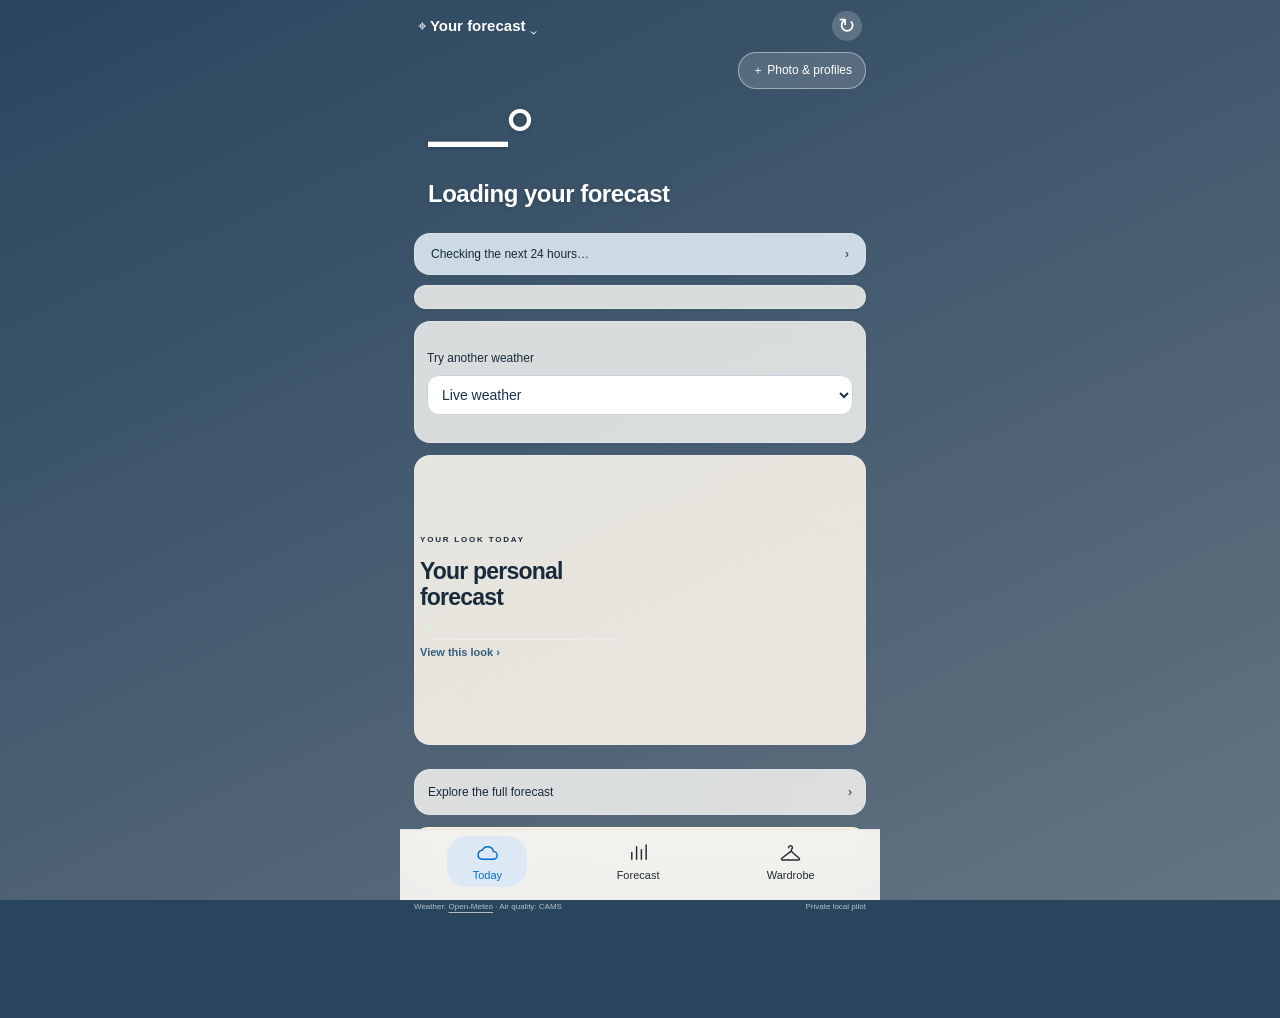
==== templates/wardrobe.html @ 86392acc "Save WeatherAvatar with live weather, photographic wardrobe and reviewed outfit repairs" ====
<!doctype html><html lang="en"><head><meta charset="utf-8"><meta name="viewport" content="width=device-width,initial-scale=1,viewport-fit=cover"><meta name="csrf-token" content="{{ csrf }}"><meta name="theme-color" content="#203c61"><title>WeatherAvatar</title><link rel="stylesheet" href="/static/css/wardrobe.css?v=weather-test-1"><link rel="stylesheet" href="/static/css/weather-scenes.css?v=1"><script type="module" src="/static/js/wardrobe.mjs?v=weather-test-1"></script></head><body>
<header><button id="location-button" class="location">⌖ <span id="city-label">Your forecast</span> ⌄</button><button id="refresh" aria-label="Refresh weather">↻</button></header>
<main><button id="try-photo" class="photo-entry">＋ Photo & profiles</button><section id="onboarding" hidden class="panel"><p class="eyebrow">WEATHER, MADE PERSONAL</p><h1>Your day.<br>Already dressed.</h1><p>See the forecast and yourself in the right outfit. Add a photo, approve your avatar once, and build your saved wardrobe.</p><label>Add a selfie or photo<input id="selfie" type="file" accept="image/jpeg,image/png,image/webp"></label><p class="fine">Your photo goes to FASHN when you create an avatar. One portrait uses 3 API credits (about $0.225).</p><button id="create-avatar" class="primary">Create my avatar</button><img id="candidate" class="full-look" hidden alt="Avatar preview"><div class="actions"><button id="reject-avatar" hidden>Try another</button><button id="approve-avatar" hidden class="primary">That’s me</button></div></section>
<section id="today-page" class="page"><section class="conditions"><p id="date-label"></p><div id="temperature">—°</div><h1 id="condition">Loading your forecast</h1><p id="high-low"></p></section><button id="rain-summary" class="panel rain-summary">Checking the next 24 hours… <span>›</span></button><section class="panel hourly-panel"><div class="section-heading"><h2>Hourly forecast</h2><button id="see-forecast">24 hours ›</button></div><div id="today-hours" class="hours"></div></section><section class="panel weather-preview-controls"><label>Try another weather<select id="weather-preview"><option value="">Live weather</option><option value="cold">Cold & dry</option><option value="coldrain">Cold, rain or snow</option><option value="mild">Cool or breezy</option><option value="rain">Rain & wind</option><option value="sun">Warm & dry</option><option value="warmrain">Warm & rainy</option></select></label><p id="weather-preview-note" class="fine"></p></section><section id="outfit-reference" class="panel outfit-reference" hidden><img id="outfit-reference-image" alt="Selected outfit reference"><div><small>YOUR SELECTED CLOTHES</small><strong id="outfit-reference-name"></strong><p>Compare these clothes with your avatar below.</p></div></section><section id="today-look" class="panel outfit-hero"><img id="today-avatar" alt="Your saved weather outfit" hidden><div><p class="eyebrow">YOUR LOOK TODAY</p><h2 id="outfit-advice">Your personal forecast</h2><p id="outfit-reason"></p><span id="saved-badge" class="badge"></span><button id="today-piece" class="today-piece" aria-label="See the clothes in this saved look" hidden><img id="today-piece-image" alt="Layer as worn in your saved look"><span>In this look ›</span></button><button id="open-look" class="primary">View this look ›</button></div></section><div class="weather-generation"><button id="create-weather-look" hidden class="primary">Create this weather look</button><p id="generation-price" class="fine" hidden>Max + clothing checks · 3 credits, up to 9 with repairs. Saved matches are free. Checks use OpenAI separately.</p></div><button id="another-weather-look" class="subtle" hidden>Another selected look · up to 3 credits</button><div id="today-metrics" class="metrics"></div><button id="more-weather" class="panel wide">Explore the full forecast <span>›</span></button></section>
<section id="forecast-page" class="page" hidden><h1>The week ahead</h1><p class="page-subtitle">Plan your day, down to the hour.</p><section class="panel"><div class="forecast-segment"><button id="forecast-overview" aria-pressed="true">Hourly</button><button id="forecast-details" aria-pressed="false">Details</button></div><div id="temperature-chart" aria-label="Hourly temperature trend"></div><div id="forecast-hours" class="hours"></div></section><section class="panel"><h2>7-day forecast</h2><div id="week"></div></section><div id="all-metrics" class="metrics"></div><section class="panel sun-times"><div><span>Sunrise</span><strong id="sunrise">—</strong></div><div><span>Sunset</span><strong id="sunset">—</strong></div></section><button id="open-radar" class="panel wide">Rain & radar <span>›</span></button><p id="weather-updated" class="attribution"></p></section>
<section id="rain-page" class="page" hidden><button class="back" id="rain-back">‹ Forecast</button><div class="rain-current"><strong id="rain-temperature">—°</strong><h1 id="rain-condition">Rain & radar</h1><p id="rain-feels"></p></div><p id="rain-explanation" class="page-subtitle"></p><section class="panel"><h2>Next 2 hours</h2><p class="fine">Forecast precipitation · 15-minute intervals</p><div id="rain-bars" class="rain-bars"></div><p id="rain-empty" class="fine"></p></section><section class="panel radar-panel"><div class="section-heading"><h2>Precipitation radar</h2><button id="radar-play" disabled>Play</button></div><div class="radar-map"><img id="radar-image" hidden alt="Latest precipitation radar centered on your location"><span id="radar-pin" hidden>⌖</span><p id="radar-status">Loading recent radar…</p></div><div class="radar-control"><input id="radar-slider" type="range" min="0" max="3" value="3" disabled aria-label="Radar frame"><span id="radar-time"></span></div><p class="fine">Recent observations, not a prediction. Unshaded areas may have no rain or no coverage.</p><p class="fine"><a href="https://www.rainviewer.com/">RainViewer</a> · Map © <a href="https://www.openstreetmap.org/copyright">OpenStreetMap contributors</a></p></section><div id="rain-metrics" class="metrics"></div><button id="rain-look" class="panel rain-look" hidden><img id="rain-look-image" alt="Your saved rain outfit"><span><small>YOUR RAIN-READY LOOK</small><strong>Ready for wet weather</strong><span>View your saved outfit ›</span></span></button></section>
<section id="wardrobe-page" class="page" hidden><h1>Your weather wardrobe</h1><p class="page-subtitle">Your looks. Already put together.</p><p id="wardrobe-weather" class="wardrobe-weather"></p><div class="tabs" id="look-filters"></div><div id="look-grid" class="look-grid"></div><section id="drafts-panel" class="panel" hidden><h2>Your previews</h2><p class="fine">Review before saving. Your existing looks are unchanged.</p><div id="drafts" class="look-grid"></div></section><section class="panel"><div class="section-heading"><h2>Garment photographs</h2><button id="add-garment">Add photo +</button></div><p class="fine">Real product photos for image-based try-on. Select a saved look to try a piece on.</p><div id="garment-library" class="product-grid"></div></section><button id="edit-weather-wardrobe" class="primary">Choose outfits for my weather</button><button id="view-original" class="subtle">View your approved original</button></section>
<section id="detail-page" class="page" hidden><button id="detail-back" class="back">‹ My looks</button><div class="section-heading"><h1 id="detail-title">Your look</h1><span id="detail-badge" class="badge">Saved</span></div><img id="detail-image" class="full-look" alt="Full saved outfit"><section class="panel"><h2>In this look</h2><p class="fine" id="detail-note">Photographic details from this saved look. No substitute illustrations.</p><div id="detail-pieces" class="product-grid"></div></section><div class="actions"><button id="change-piece">Change a piece</button><button id="wear-look" class="primary">Wear this look</button></div></section>
<section id="change-page" class="page" hidden><button id="change-back" class="back">‹ Your look</button><h1>Change a piece</h1><p class="page-subtitle">Use a garment photograph. Keep your original.</p><img id="change-image" class="full-look" alt="Outfit preview"><p id="preview-badge" class="badge">Choose a garment below</p><div class="panel"><h2>Choose a real garment</h2><div id="change-products" class="product-grid"></div><button id="upload-another" class="subtle">Add your own garment photo +</button></div><p class="fine">FASHN uses the garment photo and your saved look. AI previews can vary in fit and detail; check the result before saving.</p><div class="actions"><button id="cancel-preview">Cancel</button><button id="try-on" class="primary">Preview · 3 credits</button><button id="save-preview" class="primary" hidden>Save as new look</button></div></section>
<section id="settings-page" class="page" hidden><button id="settings-back" class="back">‹ Today</button><h1>Your location</h1><section class="panel"><label>Search city<input id="city-search" placeholder="New York" autocomplete="off"></label><button id="search-city" class="primary">Search</button><div id="city-results"></div><button id="locate" class="subtle">Use my location</button><p id="location-status" class="fine"></p><p class="fine">Approximate coordinates are sent to the weather providers. Your photo is never sent with weather requests.</p></section><section class="panel"><h2>Generation preferences</h2><label class="check"><input id="auto-create" type="checkbox"> Create missing weather looks automatically</label><p class="fine">Each new look uses 3 FASHN credits, within the local allowance. Saved looks are always reused first.</p><button id="save-options" class="primary">Save preference</button></section></section>
<section id="upload-page" class="page" hidden><button id="upload-back" class="back">‹ Wardrobe</button><h1>Add a garment</h1><section class="panel"><p>Use a clear product photograph or a photo of your own clothes. Show one garment against a plain background.</p><label>Name<input id="garment-name" placeholder="My olive overshirt" maxlength="80"></label><label>Type<select id="garment-category"><option value="outfit">Complete outfit</option><option value="top">Top or layer</option><option value="bottom">Trousers</option><option value="shoes">Shoes</option></select></label><label>Garment photo<input id="garment-file" type="file" accept="image/jpeg,image/png,image/webp"></label><button id="save-garment" class="primary">Save garment photo</button><p class="fine">Stored privately on this Mac. Sent to FASHN only when you request a try-on.</p></section></section>
<section id="setup-page" class="page" hidden><p class="eyebrow">STEP 2 OF 2 · YOUR WEATHER WARDROBE</p><h1>What do you like to wear?</h1><p class="page-subtitle">Choose every look you would wear. Mix styles and select several favorites for each weather type.</p><div id="setup-avatar" class="setup-avatar"></div><div id="setup-weather-tabs" class="tabs"></div><div class="section-heading"><h2 id="setup-weather-title"></h2><span id="setup-count" class="badge"></span></div><p id="setup-weather-note" class="fine"></p><div id="setup-style-tabs" class="tabs" aria-label="Filter outfit styles"></div><div id="setup-choices" class="look-grid"></div><button id="setup-upload" class="subtle">＋ Add an outfit photo</button><p class="fine">These photographs are clothing references. The person in a reference is never used as your avatar. You can add a photograph of your own complete outfit.</p><div class="panel"><h2>Your selections</h2><div id="setup-summary"></div><p id="setup-cost" class="fine">Saved matches are free. Creating today’s missing outfit uses 3 FASHN credits. Selecting more favorites is free. We create only today’s missing look; use Another selected look for variety.</p><button id="finish-setup" class="primary">Save & show weather · up to 3 credits</button></div></section><section id="photo-preview-page" class="page" hidden><button id="photo-preview-back" class="back">‹ Today</button><p class="eyebrow">STEP 1 OF 2 · YOUR AVATAR</p><h1 id="photo-heading">Create your avatar</h1><p id="photo-intro" class="page-subtitle">Take a selfie, approve your avatar, then choose your outfits. We’ll match your saved wardrobe to the live forecast.</p><section class="panel"><label>Choose a selfie or photo<input id="preview-photo" type="file" accept="image/jpeg,image/png,image/webp"><button id="take-selfie" class="subtle" type="button">Take a selfie</button><input id="camera-photo" type="file" accept="image/*" capture="user" hidden></label><img id="preview-source" class="full-look" alt="Selected photo" hidden><p class="fine">Use a clear, well-lit photo facing the camera. The avatar will follow the person in this photo.</p><p class="fine">Generate sends this photo to FASHN and uses 3 API credits (about $0.225).</p><button id="generate-photo-preview" class="primary" disabled>Generate avatar preview · 3 credits</button><p id="photo-preview-status" role="status" class="fine"></p><img id="new-avatar-preview" class="full-look" alt="New avatar preview" hidden><div id="avatar-approval" hidden><label>Name this profile<input id="avatar-profile-name" placeholder="e.g. My profile" maxlength="60"></label><div class="actions"><button id="redo-preview">Try a different photo</button><button id="use-preview" class="primary">Looks good · Continue</button></div><p class="fine">Your previous profile and wardrobe stay saved. You can switch back anytime.</p></div></section><section class="panel"><h2>Your profiles</h2><div id="avatar-profiles" class="look-grid"></div></section><section class="panel"><h2>Previous avatar previews</h2><div id="avatar-preview-list" class="look-grid"></div></section></section><p id="status" role="status" aria-live="polite"></p><p id="weather-error" role="alert" hidden></p><footer><span>Weather: <a href="https://open-meteo.com/">Open-Meteo</a> · Air quality: CAMS</span><span>Private local pilot</span></footer></main><nav class="bottom-nav"><button data-page="today" aria-current="page">☁︎<span>Today</span></button><button data-page="forecast">▥<span>Forecast</span></button><button data-page="wardrobe">♧<span>Wardrobe</span></button></nav></body></html>
---- static/css/wardrobe.css ----
:root{font-family:-apple-system,BlinkMacSystemFont,'Helvetica Neue',sans-serif;color:#152536;background:#24466c;font-synthesis:none}*{box-sizing:border-box}body{margin:0;min-height:100vh;padding-bottom:100px;background:radial-gradient(ellipse at 95% 4%,#b9ccda60,transparent 36%),radial-gradient(ellipse at 0% 28%,#9cafc64a,transparent 28%),linear-gradient(155deg,#54799d,#284c73 40%,#142b4d);background-attachment:fixed;color:#fff}body.night{background:radial-gradient(ellipse at 90% 5%,#7587aa4a,transparent 36%),linear-gradient(150deg,#334764,#14243f 60%,#0e1a30);background-attachment:fixed}body.rainy{background:radial-gradient(ellipse at 15% 10%,#acbfc648,transparent 40%),linear-gradient(150deg,#596f7f,#283f54 55%,#182b42);background-attachment:fixed}body.wardrobe-mode{background:#f4f3f0;color:#172839}button,input,select{font:inherit}button{cursor:pointer;color:inherit;border:0;background:transparent;touch-action:manipulation;-webkit-tap-highlight-color:transparent}button:disabled{opacity:.5;cursor:default}a{color:inherit;text-underline-offset:3px}header{max-width:900px;margin:auto;padding:20px 22px 5px;display:flex;align-items:center;justify-content:space-between}header button{min-height:40px;font-size:16px}header #refresh{font-size:25px;min-width:40px}.location{text-align:left;font-weight:600;padding:0}main{max-width:900px;margin:auto;padding:12px 20px 20px}.page>h1{font-size:30px;letter-spacing:-.9px;font-weight:650;margin:18px 0 8px}.page-subtitle{font-size:13px;opacity:.78;margin:0 0 22px;line-height:1.6}.conditions{padding:4px 10px 16px}.conditions>p:first-child{font-size:12px;opacity:.85;margin:8px 0 0}#temperature{font-size:86px;font-weight:300;letter-spacing:-5px;line-height:1.05;margin-top:8px}.conditions h1{font-size:24px;font-weight:550;margin:3px 0 6px}.conditions>p:last-child{font-size:13px;opacity:.9;margin:0}.panel{background:#f6f7f4ed;color:#182b3c;border:1px solid #ffffff4d;border-radius:18px;padding:17px;margin:12px 0;box-shadow:0 3px 14px #10243c0a;backdrop-filter:blur(18px)}h2{font-size:15px;letter-spacing:-.2px;margin:0 0 12px;font-weight:650}.section-heading{display:flex;align-items:center;justify-content:space-between;gap:10px;margin-bottom:8px}.section-heading h2{margin:0}.section-heading button{font-size:11px;color:#326aa0;min-height:30px}.section-heading h1{font-size:24px;letter-spacing:-.7px}.rain-summary,.wide{display:flex;justify-content:space-between;align-items:center;gap:10px;width:100%;text-align:left;font-size:12px;line-height:1.5;padding:14px 17px}.hours{display:flex;gap:22px;overflow-x:auto;scrollbar-width:none;padding:8px 0 0}.hour{display:grid;min-width:45px;justify-items:center;gap:9px;font-size:11px;white-space:nowrap}.hour b{font-size:15px}.weather-icon{font-size:22px;font-weight:400;line-height:1.15;color:#487ca6}.rain-chance{color:#357ac0;font-size:10px}.outfit-hero{display:grid;grid-template-columns:46% 1fr;padding:12px;gap:16px;align-items:center;background:#f3eee6}.outfit-hero>img{height:300px;width:100%;object-fit:contain;border-radius:10px;background:#e5e0d9;mix-blend-mode:multiply}.outfit-hero h2{font-size:23px;letter-spacing:-.8px;line-height:1.12;margin-bottom:10px}.outfit-hero p:not(.eyebrow){font-size:11px;line-height:1.6;color:#5d686b;margin:8px 0}.eyebrow{font-size:8px;letter-spacing:1.6px;font-weight:700;margin:0 0 12px}.badge{display:inline-block;background:#e1ebf3;color:#386288;border-radius:20px;padding:6px 10px;font-size:10px;line-height:1.4}.outfit-hero .badge{background:#dde8d9;color:#456545;font-size:9px;padding:6px 8px}.primary{background:#4d84b5;color:white;font-weight:600;border-radius:14px;padding:15px 18px;min-height:48px;font-size:13px;box-shadow:inset 0 1px 0 #ffffff40}.outfit-hero .primary{margin-top:12px;width:100%;padding:11px 9px;min-height:42px;font-size:11px}.metrics{display:grid;grid-template-columns:repeat(2,minmax(0,1fr));gap:10px;margin:12px 0}.metric{margin:0;padding:16px;min-height:105px}.metric>span{display:block;font-size:11px;color:#4c6377;margin-bottom:8px}.metric strong{display:block;font-size:25px;letter-spacing:-.8px;font-weight:550}.metric small{display:block;font-size:10px;color:#697b89;line-height:1.5;margin-top:6px}.day-row{display:grid;grid-template-columns:42px 23px 31px 25px 1fr 28px;align-items:center;gap:8px;padding:13px 0;border-bottom:1px solid #cbd5de7a;font-size:12px}.day-row:last-child{border:0}.day-row .weather-icon{font-size:19px}.temp-range{height:5px;background:#dae2e8;border-radius:6px;overflow:hidden}.temp-range i{display:block;height:5px;border-radius:6px;background:linear-gradient(90deg,#74aad5,#e1bd6e)}.sun-times{display:flex;justify-content:space-around;text-align:center}.sun-times span{display:block;font-size:11px;color:#6c7e8b;margin-bottom:10px}.sun-times strong{font-size:20px;font-weight:550}.fine{font-size:11px;line-height:1.6;color:#667987}.attribution{font-size:10px;opacity:.7;line-height:1.6}.back{display:block;font-size:14px;margin:6px 0 20px;padding:4px 0;min-height:34px}.rain-bars{display:flex;align-items:end;justify-content:space-between;gap:5px;min-height:120px;padding-top:15px}.rain-column{display:flex;flex:1;flex-direction:column;align-items:center;gap:6px}.rain-column i{display:block;width:80%;background:#559bd2;border-radius:4px 4px 0 0}.rain-column small{font-size:9px}.rain-column span{font-size:8px;white-space:nowrap}.radar-panel{padding:14px}.radar-map{position:relative;aspect-ratio:1.5;border-radius:12px;overflow:hidden;background:#dce6e9;display:grid;place-items:center}.radar-map img{position:absolute;inset:0;width:100%;height:100%;object-fit:cover}.radar-map p{font-size:12px;padding:20px;text-align:center}.radar-map>span{position:absolute;top:50%;left:50%;transform:translate(-50%,-50%);font-size:25px;color:#112a52;text-shadow:0 0 3px white}.radar-control{display:flex;flex-direction:column;gap:5px;margin-top:12px;font-size:10px}.radar-control input{width:100%;accent-color:#4d84b5}.radar-panel .fine{font-size:9px;margin-bottom:0}.bottom-nav{position:fixed;bottom:0;left:0;right:0;display:flex;justify-content:space-around;align-items:center;padding:9px 20px max(13px,env(safe-area-inset-bottom));background:#f3f4f3f2;color:#6d7880;z-index:30;border-top:1px solid #becdd750;backdrop-filter:blur(20px)}.bottom-nav button{display:grid;justify-items:center;gap:5px;min-width:78px;min-height:45px;border-radius:22px;font-size:22px;padding:4px 12px}.bottom-nav button span{font-size:10px}.bottom-nav button[aria-current=page]{background:#dce8f2;color:#28679d}footer{display:flex;justify-content:space-between;gap:16px;font-size:9px;opacity:.65;line-height:1.7;margin:24px 0 5px}#status:not(:empty),#weather-error:not([hidden]){background:#f8f2dd;color:#695729;font-size:12px;line-height:1.6;padding:15px;border-radius:14px}#status:empty{display:none}.tabs{display:flex;gap:8px;overflow:auto;scrollbar-width:none;margin:20px 0 15px}.tabs button{border:1px solid #d9dcde;border-radius:22px;padding:9px 15px;white-space:nowrap;font-size:12px}.tabs button[aria-pressed=true]{background:#c8dcf0;border-color:#c8dcf0;color:#234f77}.look-grid{display:grid;grid-template-columns:repeat(2,minmax(0,1fr));gap:11px;margin-bottom:24px}.look-card{padding:6px;background:#eae8e3;border:1.5px solid transparent;border-radius:16px;text-align:left;overflow:hidden}.look-card.recommended{border-color:#4f91d1}.look-card img{width:100%;height:245px;object-fit:contain;background:#e3dfd8;border-radius:10px;mix-blend-mode:multiply}.look-card strong{display:block;font-size:13px;margin:10px 5px 5px}.look-card small{display:block;font-size:9px;margin:0 5px 8px;color:#597789}.product-grid{display:grid;grid-template-columns:repeat(2,minmax(0,1fr));gap:10px}.product{display:block;min-width:0;text-align:left;background:#eae8e4;border:1.5px solid transparent;border-radius:12px;padding:6px;overflow:hidden}.product img{width:100%;height:160px;object-fit:contain;background:#e8e7e5;border-radius:8px}.product span{display:block;font-size:11px;margin:7px 4px 4px}.product small,.product a{display:block;font-size:9px;color:#667b87;margin:4px;line-height:1.5}.product[aria-pressed=true]{border-color:#438bce;background:#dfebf6}.full-look{display:block;width:100%;height:440px;object-fit:contain;border-radius:20px;background:#e6e1da;mix-blend-mode:multiply;margin:12px 0 16px}.actions{display:flex;gap:10px;margin:18px 0}.actions button{flex:1;min-height:48px;border-radius:14px;font-size:12px;background:#e0e1df}.actions .primary{background:#4d84b5}.subtle{display:block;width:100%;text-align:center;font-size:12px;color:#4e7390;padding:16px;min-height:48px}label{display:block;font-size:12px;line-height:1.6;margin:15px 0}input:not([type=checkbox],[type=range]),select{display:block;width:100%;padding:13px;border:1px solid #c8d2dc;border-radius:12px;background:#fff;color:#18334c;margin-top:6px;font-size:14px}input[type=file]{font-size:11px!important}label.check{display:flex;align-items:center;gap:10px}.check input{width:20px;height:20px;accent-color:#4d84b5}.city-result{display:block;background:#e7edf2;border-radius:10px;padding:14px;margin:8px 0;width:100%;text-align:left;font-size:13px}#settings-page .primary,#upload-page .primary{width:100%}#onboarding h1{font-size:36px;letter-spacing:-1px;line-height:1.05}#onboarding>p{line-height:1.6}#onboarding .full-look{height:360px}[hidden]{display:none!important}:focus-visible{outline:3px solid #6aade3;outline-offset:3px}@media(min-width:700px){main{padding:20px 32px}.conditions{padding:10px 20px 24px}#temperature{font-size:104px}.outfit-hero{grid-template-columns:45% 1fr;padding:25px;gap:36px}.outfit-hero>img{height:430px}.outfit-hero h2{font-size:34px}.outfit-hero p:not(.eyebrow){font-size:14px}.outfit-hero .primary{max-width:250px}.metrics{grid-template-columns:repeat(4,1fr)}.look-grid{grid-template-columns:repeat(3,1fr)}.look-card img{height:300px}.product-grid{grid-template-columns:repeat(3,1fr)}.full-look{height:550px}.bottom-nav{left:50%;right:auto;transform:translateX(-50%);width:500px;border-radius:25px 25px 0 0}.hours{gap:30px}.day-row{grid-template-columns:60px 35px 50px 40px 1fr 40px}.radar-map{aspect-ratio:1.8}}@media(prefers-reduced-motion:reduce){*{scroll-behavior:auto!important}}
#temperature-chart svg{display:block;width:100%;height:110px;margin:12px 0 6px;overflow:visible}#temperature-chart text{fill:#657787;font-size:10px}.chart-grid{stroke:#cad4df;stroke-width:.5;fill:none}.temperature-line{stroke:#4f8abf;stroke-width:2.5;fill:none;stroke-linecap:round;stroke-linejoin:round}#drafts{margin-bottom:0}

/* Approved photographic concept: compact native weather hierarchy. */
:root{background:#496f92}body{background:#496f92 url('/static/images/weather-sky.png') center top/cover fixed no-repeat;padding-bottom:82px}body::before{content:'';position:fixed;inset:0;background:linear-gradient(180deg,#183e6330 0%,#28456608 40%,#f0ede2d9 100%);pointer-events:none;z-index:-1}body.night{background:#36577b url('/static/images/weather-sky.png') center top/cover fixed no-repeat}body.night::before{background:linear-gradient(180deg,#142d4b55,#233f5b10 40%,#e9e7ded9)}body.rainy{background:#3c607b url('/static/images/weather-sky.png') center top/cover fixed no-repeat}body.rainy::before{background:linear-gradient(180deg,#29455599,#415c7580 40%,#d4d9d9d9)}body.wardrobe-mode{background:#f2f1ed}body.wardrobe-mode::before{display:none}header{padding:10px 18px 2px;max-width:480px}header button{min-height:32px;font-size:15px}header #refresh{width:30px;min-width:30px;height:30px;min-height:30px;border-radius:50%;font-size:21px;background:#ffffff30}main{max-width:480px;padding:8px 14px 18px}.conditions{padding:0 14px 10px}.conditions>p:first-child{font-size:13px;margin:4px 0 5px;opacity:1}#temperature{font-size:80px;line-height:.98;margin:8px 0 2px;letter-spacing:-4px}.conditions h1{font-size:24px;margin:3px 0 5px;letter-spacing:-.5px}.conditions>p:last-child{font-size:12px}.panel{border-radius:16px;padding:13px;margin:10px 0;background:#f4f4f0d9;border:1px solid #ffffff35;box-shadow:0 2px 5px #18344d08;backdrop-filter:blur(20px)}.rain-summary{font-size:12px;padding:11px 16px;min-height:42px;background:#e7f2fad9}.hourly-panel{padding:10px 10px 12px}.hourly-panel>.section-heading{display:none}.hours{gap:0;padding:0}.hour{flex:0 0 20%;min-width:60px;gap:9px;font-size:12px}.hour b{font-size:16px}.hour .rain-chance{font-size:11px}.weather-icon{width:25px;height:25px;display:inline-flex;align-items:center;justify-content:center;color:#4c606e}.weather-icon svg{width:100%;height:100%;stroke-width:1.5}.outfit-hero{grid-template-columns:47% 1fr;gap:10px;padding:9px 12px 9px 5px;min-height:290px;background:#f5f0e8eb;align-items:center}.outfit-hero>img{height:284px;border-radius:11px;background:transparent;width:100%;object-fit:contain}.outfit-hero h2{font-size:23px;line-height:1.13;letter-spacing:-.8px;margin-bottom:8px}.outfit-hero .eyebrow{font-size:8px;letter-spacing:1.8px;margin-bottom:14px}.outfit-hero p:not(.eyebrow){font-size:12px;line-height:1.4;margin:7px 0}.outfit-hero .badge{font-size:9px;padding:4px 7px;background:#e2e9dc}.outfit-hero #open-look{font-size:11px;border-radius:9px;background:transparent;color:#345e7f;padding:6px 0;margin:3px 0 0;min-height:26px;text-align:left}.today-piece{display:block;width:100%;margin-top:9px;border-radius:14px;background:#ded8cc94;overflow:hidden;padding:0}.today-piece img{display:block;width:100%;height:100px;object-fit:cover;object-position:center 40%;mix-blend-mode:multiply}.today-piece span{font-size:9px;display:block;padding:5px;color:#526270}.weather-generation{margin:4px 0 12px}.weather-generation .primary{font-size:11px;padding:10px 13px}.weather-generation .fine{font-size:10px;margin:5px 0;color:#fff}.metrics{gap:8px}.metric{padding:11px 14px;margin:0;min-height:70px}.metric>span{font-size:11px}.metric>strong{font-size:17px}.metric>small{font-size:9px}.bottom-nav{left:50%;right:auto;transform:translateX(-50%);width:min(100%,480px);padding:6px 16px max(13px,env(safe-area-inset-bottom));background:#f2f1eefa;border-top:1px solid #a4b3bb33;border-radius:0;gap:8px}.bottom-nav button{min-height:47px;padding:6px 18px;min-width:80px;gap:4px;font-size:21px;border-radius:20px;color:#202c33}.bottom-nav button span{font-size:11px}.bottom-nav button[aria-current=page]{background:#dce8f3;color:#006cce}.nav-icon{width:23px;height:23px;display:block;stroke-width:1.5}.page>h1{font-size:27px;letter-spacing:-.8px;margin:12px 10px 3px}.page-subtitle{font-size:12px;margin:4px 10px 15px;line-height:1.4;opacity:1}#forecast-page>.panel h2{font-size:11px;margin-bottom:10px}#forecast-page .hours{margin-top:8px}#forecast-page .hour{font-size:10px;gap:6px}#forecast-page .hour b{font-size:12px}#forecast-page .hour .weather-icon{width:20px;height:20px}#forecast-page .day-row{padding:9px 0;min-height:36px;font-size:12px;grid-template-columns:42px 26px 35px 28px 1fr 28px;gap:8px}#forecast-page .day-row .weather-icon{width:23px;height:23px}#week .day-row:last-child{border-bottom:0}#all-metrics{grid-template-columns:repeat(2,minmax(0,1fr))}.sun-times{padding:14px;font-size:11px}.sun-times strong{font-size:12px}.rain-current{padding:3px 12px}.rain-current>strong{font-size:66px;font-weight:300;line-height:1;letter-spacing:-3px}.rain-current h1{font-size:22px;margin:0}.rain-current p{font-size:12px;margin:4px 0 8px}#rain-page .back{font-size:11px;padding:4px 12px;margin:0}#rain-page>.page-subtitle{background:#e3eff5dd;color:#152d42;padding:11px 14px;border-radius:14px;margin:6px 0 10px}.rain-bars{margin-top:6px}.rain-column span{font-size:8px}.radar-map{aspect-ratio:2.25}.radar-panel .fine{font-size:8px;line-height:1.4}.radar-panel{padding:10px}#rain-metrics{grid-template-columns:repeat(4,minmax(0,1fr));gap:4px}#rain-metrics .metric{padding:10px 6px;min-height:65px}#rain-metrics .metric strong{font-size:13px}#rain-metrics .metric span{font-size:9px}#rain-metrics .metric small{display:none}.rain-look{display:flex;width:100%;align-items:center;gap:16px;text-align:left;background:#f4efe7ed;padding:8px 12px}.rain-look>img{width:30%;height:148px;object-fit:contain;mix-blend-mode:multiply}.rain-look>span{display:grid;gap:10px}.rain-look small{font-size:8px;letter-spacing:1.5px}.rain-look strong{font-size:17px;line-height:1.2}.rain-look span span{font-size:11px;color:#286392}.look-grid{grid-template-columns:repeat(2,minmax(0,1fr));gap:10px}.look-card{padding:5px;background:#ebe8e1;border-radius:15px}.look-card img{height:240px;border-radius:10px;background:#e8e4dc}.look-card strong{font-size:13px;margin:8px 6px 5px}.look-card small{font-size:10px;margin:0 6px 9px}.tabs{margin:14px 0}.tabs button{font-size:11px;padding:8px 13px}.product-grid{grid-template-columns:repeat(2,minmax(0,1fr))}.full-look{height:410px}.actions{position:sticky;bottom:75px;padding:8px 0;background:#f2f1eded;backdrop-filter:blur(12px)}.actions button{font-size:12px}footer{font-size:8px}#detail-pieces{grid-template-columns:repeat(3,minmax(0,1fr))}#detail-pieces .product img{height:110px}#detail-pieces .product span{font-size:10px}#detail-pieces .product small{font-size:8px}@media(min-width:700px){body{background-size:cover}main{padding-top:8px}#temperature{font-size:80px}.outfit-hero>img{height:284px}.outfit-hero h2{font-size:23px}.outfit-hero p:not(.eyebrow){font-size:12px}.outfit-hero .primary{max-width:none}.metrics{grid-template-columns:repeat(2,minmax(0,1fr))}.look-card img{height:240px}.full-look{height:410px}.hours{gap:0}.radar-map{aspect-ratio:2.25}}

header{padding-top:max(10px,env(safe-area-inset-top))}#temperature-chart svg text{font-size:8px;fill:#334a5d}#temperature-chart svg{width:100%;height:auto;display:block}

.forecast-segment{display:flex;background:#d1d8df80;border-radius:20px;width:174px;margin-bottom:10px;padding:2px}.forecast-segment button{font-size:11px;padding:5px 16px;border-radius:18px}.forecast-segment button[aria-pressed=true]{background:#ffffffdb;box-shadow:0 1px 4px #20324618}#forecast-page:not(.expanded) #forecast-hours{display:none}#forecast-page:not(.expanded) #all-metrics .metric:nth-child(n+5){display:none}#forecast-page .day-row{min-height:29px;padding:4px 0}#forecast-page .day-row .weather-icon{width:22px;height:22px}#forecast-page>.panel:has(#week){padding-top:7px;padding-bottom:7px}#forecast-page>.panel:has(#week)>h2{display:none}#forecast-page .metric{min-height:60px;padding:9px 13px}.temp-range i{background:#69a7e4}#forecast-page .sun-times{margin-top:9px}.metric{display:flex;flex-direction:column;gap:4px}.metric>span{display:block}.metric>strong{display:block}.metric>small{display:block;font-weight:400}

.wardrobe-weather{display:inline-block;margin:0 10px 3px;padding:6px 9px;background:#e2e8ec;border-radius:20px;color:#506a7c;font-size:10px}.weather-generation .fine{color:#243f53}footer{color:#243f53}
#forecast-page .metric{gap:2px;padding:8px 13px}#forecast-page .metric>span,#forecast-page .metric>small{margin:0}#forecast-page .metric>small{font-size:8px}#temperature-chart svg{margin:4px 0 0;max-height:119px}#forecast-page .sun-times{display:flex;padding:12px 8px;gap:12px}#forecast-page .sun-times>div{display:flex;align-items:center;gap:7px}#forecast-page .sun-times span{margin:0;font-size:10px}#forecast-page .sun-times strong{font-size:11px}#forecast-page .sun-times>div:before{content:'☀';color:#d69c24;font-size:19px}.bottom-nav svg{flex:none}

.photo-entry{display:block;margin:0 0 10px auto;padding:9px 13px;border:1px solid #ffffff70;background:#ffffff25;border-radius:18px;color:inherit;font-size:12px}.wardrobe-mode .photo-entry{border-color:#c7d2db;background:#e4ebef}#photo-preview-page .primary{width:100%}#photo-preview-page #preview-source{height:210px}#photo-preview-page .look-card img{height:160px}

.setup-avatar{display:flex;align-items:center;gap:15px;padding:12px;background:#e5e9ea;border-radius:15px;font-size:12px}.setup-avatar img{height:100px;width:65px;object-fit:contain;border-radius:8px}.setup-summary-row{display:flex;align-items:center;width:100%;text-align:left;gap:12px;font-size:11px;padding:8px;border-bottom:1px solid #d3d9dd}.setup-summary-row img{width:38px;height:50px;object-fit:contain}.look-card[aria-pressed=true]{border-color:#3c8ed0;background:#dae8f4}#finish-setup{width:100%;margin-top:14px}#setup-choices .look-card img{height:190px}#setup-page>.eyebrow{margin-top:20px}#avatar-profiles:empty:after{content:'Approved avatars will appear here.';font-size:12px;color:#667987}#avatar-approval .actions{position:static}#setup-page .fine{line-height:1.5}#setup-weather-tabs{flex-wrap:wrap}#setup-weather-tabs button{font-size:10px}
.setup-option .look-card{width:100%}
.setup-option>a{display:block;font-size:11px;color:#607486;padding:5px 3px}
#setup-style-tabs{display:flex;flex-wrap:wrap;gap:5px;margin:12px 0}#setup-style-tabs button{font-size:11px;padding:7px 10px}#setup-style-tabs button[aria-pressed=true]{background:#285e87;color:#fff}#setup-choices .look-card{border:2px solid transparent}#setup-choices .look-card[aria-pressed=true]{border-color:#377da9}#setup-choices .look-card img{object-fit:contain}#another-weather-look{display:block;margin:10px auto 16px;font-size:12px}#another-weather-look[hidden]{display:none}.setup-summary-row img{flex-shrink:0;width:29px;height:42px}

.weather-preview-controls{margin:12px 0;padding:12px}.weather-preview-controls label{font-size:12px}.weather-preview-controls select{padding:10px;width:100%;margin-top:6px}.outfit-reference{display:flex;align-items:center;gap:15px;padding:12px;margin:10px 0}.outfit-reference[hidden]{display:none}.outfit-reference img{width:100px;height:145px;object-fit:contain}.outfit-reference strong{display:block;margin:8px 0}.outfit-reference p,.outfit-reference small{font-size:11px}.outfit-reference div{flex:1}
---- static/css/weather-scenes.css ----
/* Bundled photographic scenes. Only the selected image is requested by CSS. */
body:not(.wardrobe-mode){background:#29455e;background-image:linear-gradient(155deg,#29455e,#657482);background-attachment:fixed}
body:not(.wardrobe-mode)::before{display:none}
[data-weather-scene]{--scene-overlay:linear-gradient(180deg,#10294155 0%,#122e4420 45%,#1c34491a 100%);--scene-image:none}
[data-weather-scene="clear"]{--scene-image:url('/static/images/weather/clear.png')}
[data-weather-scene="partly-cloudy"]{--scene-image:url('/static/images/weather-sky.png')}
[data-weather-scene="cloudy"]{--scene-image:url('/static/images/weather/cloudy.png')}
[data-weather-scene="rain"]{--scene-image:url('/static/images/weather/rain.png')}
[data-weather-scene="snow"]{--scene-image:url('/static/images/weather/snow.png');--scene-overlay:linear-gradient(180deg,#172c447d,#203c5745)}
[data-weather-scene="fog"]{--scene-image:url('/static/images/weather/fog.png');--scene-overlay:linear-gradient(180deg,#172c448c,#203c574a)}
[data-weather-scene="storm"]{--scene-image:url('/static/images/weather/storm.png')}
[data-weather-scene="night-clear"]{--scene-image:url('/static/images/weather/night-clear.png')}
[data-weather-scene="night-cloudy"]{--scene-image:url('/static/images/weather/night-cloudy.png')}
[data-weather-scene][data-period="night"]{--scene-overlay:linear-gradient(180deg,#050f286b,#081b3340)}
[data-weather-scene="snow"][data-period="night"],[data-weather-scene="fog"][data-period="night"],[data-weather-scene="rain"][data-period="night"]{--scene-overlay:linear-gradient(180deg,#040f2bb8,#091d39a6)}
body[data-weather-scene]:not(.wardrobe-mode),.scene-preview{background-color:#29455e;background-image:var(--scene-overlay),var(--scene-image);background-size:cover;background-position:center top;background-repeat:no-repeat}
body[data-weather-scene]:not(.wardrobe-mode){background-attachment:fixed}
body:not(.wardrobe-mode) .conditions,body:not(.wardrobe-mode) header,body:not(.wardrobe-mode) .page>h1,body:not(.wardrobe-mode) .page>.page-subtitle{color:#fff;text-shadow:0 1px 4px #07182b40}
body:not(.wardrobe-mode) footer,body:not(.wardrobe-mode) .weather-generation .fine{color:#fff}
body.wardrobe-mode{background:#f2f1ed}
body.wardrobe-mode header{color:#172839;text-shadow:none}
/* Rain summary is a light card, unlike ordinary page subtitles. */
body:not(.wardrobe-mode) #rain-page>.page-subtitle{color:#152d42;text-shadow:none}
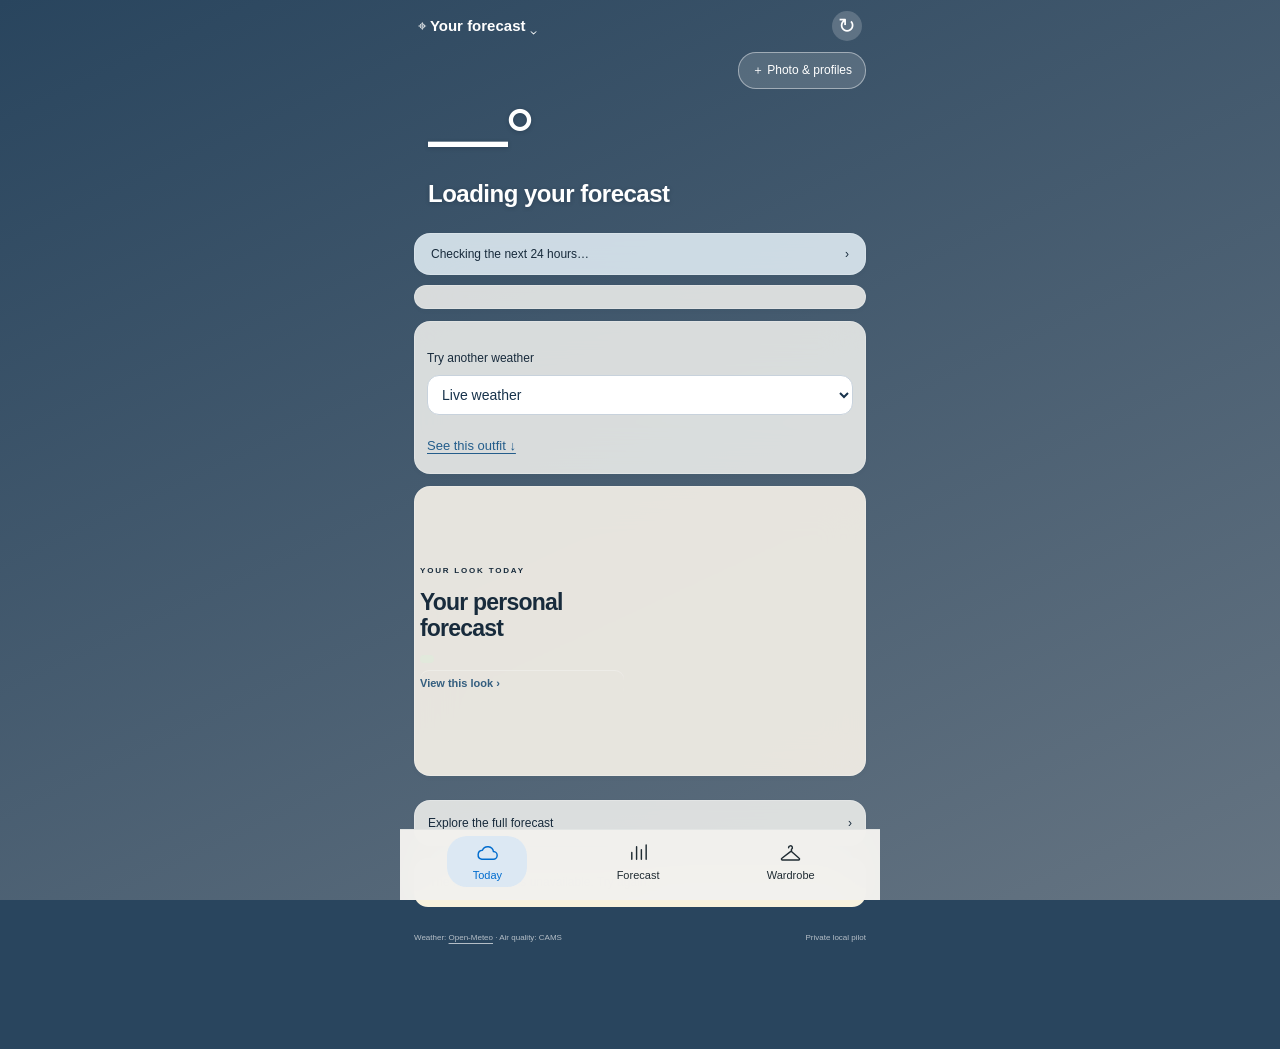
==== commit d2acf9ad: "Polish consumer setup and stabilize saved weather outfit flow" ====
--- a/templates/wardrobe.html
+++ b/templates/wardrobe.html
@@ -1,12 +1,12 @@
-<!doctype html><html lang="en"><head><meta charset="utf-8"><meta name="viewport" content="width=device-width,initial-scale=1,viewport-fit=cover"><meta name="csrf-token" content="{{ csrf }}"><meta name="theme-color" content="#203c61"><title>WeatherAvatar</title><link rel="stylesheet" href="/static/css/wardrobe.css?v=weather-test-1"><link rel="stylesheet" href="/static/css/weather-scenes.css?v=1"><script type="module" src="/static/js/wardrobe.mjs?v=weather-test-1"></script></head><body>
+<!doctype html><html lang="en"><head><meta charset="utf-8"><meta name="viewport" content="width=device-width,initial-scale=1,viewport-fit=cover"><meta name="csrf-token" content="{{ csrf }}"><meta name="theme-color" content="#203c61"><title>WeatherAvatar</title><link rel="stylesheet" href="/static/css/wardrobe.css?v=consumer-flow-3"><link rel="stylesheet" href="/static/css/weather-scenes.css?v=1"><script type="module" src="/static/js/wardrobe.mjs?v=consumer-flow-3"></script></head><body>
 <header><button id="location-button" class="location">⌖ <span id="city-label">Your forecast</span> ⌄</button><button id="refresh" aria-label="Refresh weather">↻</button></header>
 <main><button id="try-photo" class="photo-entry">＋ Photo & profiles</button><section id="onboarding" hidden class="panel"><p class="eyebrow">WEATHER, MADE PERSONAL</p><h1>Your day.<br>Already dressed.</h1><p>See the forecast and yourself in the right outfit. Add a photo, approve your avatar once, and build your saved wardrobe.</p><label>Add a selfie or photo<input id="selfie" type="file" accept="image/jpeg,image/png,image/webp"></label><p class="fine">Your photo goes to FASHN when you create an avatar. One portrait uses 3 API credits (about $0.225).</p><button id="create-avatar" class="primary">Create my avatar</button><img id="candidate" class="full-look" hidden alt="Avatar preview"><div class="actions"><button id="reject-avatar" hidden>Try another</button><button id="approve-avatar" hidden class="primary">That’s me</button></div></section>
-<section id="today-page" class="page"><section class="conditions"><p id="date-label"></p><div id="temperature">—°</div><h1 id="condition">Loading your forecast</h1><p id="high-low"></p></section><button id="rain-summary" class="panel rain-summary">Checking the next 24 hours… <span>›</span></button><section class="panel hourly-panel"><div class="section-heading"><h2>Hourly forecast</h2><button id="see-forecast">24 hours ›</button></div><div id="today-hours" class="hours"></div></section><section class="panel weather-preview-controls"><label>Try another weather<select id="weather-preview"><option value="">Live weather</option><option value="cold">Cold & dry</option><option value="coldrain">Cold, rain or snow</option><option value="mild">Cool or breezy</option><option value="rain">Rain & wind</option><option value="sun">Warm & dry</option><option value="warmrain">Warm & rainy</option></select></label><p id="weather-preview-note" class="fine"></p></section><section id="outfit-reference" class="panel outfit-reference" hidden><img id="outfit-reference-image" alt="Selected outfit reference"><div><small>YOUR SELECTED CLOTHES</small><strong id="outfit-reference-name"></strong><p>Compare these clothes with your avatar below.</p></div></section><section id="today-look" class="panel outfit-hero"><img id="today-avatar" alt="Your saved weather outfit" hidden><div><p class="eyebrow">YOUR LOOK TODAY</p><h2 id="outfit-advice">Your personal forecast</h2><p id="outfit-reason"></p><span id="saved-badge" class="badge"></span><button id="today-piece" class="today-piece" aria-label="See the clothes in this saved look" hidden><img id="today-piece-image" alt="Layer as worn in your saved look"><span>In this look ›</span></button><button id="open-look" class="primary">View this look ›</button></div></section><div class="weather-generation"><button id="create-weather-look" hidden class="primary">Create this weather look</button><p id="generation-price" class="fine" hidden>Max + clothing checks · 3 credits, up to 9 with repairs. Saved matches are free. Checks use OpenAI separately.</p></div><button id="another-weather-look" class="subtle" hidden>Another selected look · up to 3 credits</button><div id="today-metrics" class="metrics"></div><button id="more-weather" class="panel wide">Explore the full forecast <span>›</span></button></section>
+<section id="welcome-page" class="page" hidden><p class="eyebrow">WEATHER, MADE PERSONAL</p><h1>Your day.<br>Already dressed.</h1><p class="page-subtitle">A complete forecast, with you wearing an outfit you actually like.</p><section class="panel"><h2>Make it yours</h2><ol class="welcome-steps"><li><strong>Create your avatar</strong><p>Take a selfie or upload a photo. Preview your avatar and approve it only when you’re happy.</p></li><li><strong>Choose your style</strong><p>Pick several real outfits for sunny, cool, rainy and cold days. The clothes you choose become the clothes on your avatar.</p></li><li><strong>Meet your daily forecast</strong><p>Choose your city. We match your wardrobe to the weather and reuse your saved looks.</p></li></ol><button id="start-setup" class="primary">Create my avatar</button><p class="fine">You’ll see the generation cost before creating an image. Your avatar and wardrobe are saved so you can pick up where you left off.</p></section></section><section id="today-page" class="page"><section class="conditions"><p id="date-label"></p><div id="temperature">—°</div><h1 id="condition">Loading your forecast</h1><p id="high-low"></p></section><button id="rain-summary" class="panel rain-summary">Checking the next 24 hours… <span>›</span></button><section class="panel hourly-panel"><div class="section-heading"><h2>Hourly forecast</h2><button id="see-forecast">24 hours ›</button></div><div id="today-hours" class="hours"></div></section><section class="panel weather-preview-controls"><label>Try another weather<select id="weather-preview"><option value="">Live weather</option><option value="cold">Cold & dry</option><option value="coldrain">Cold, rain or snow</option><option value="mild">Cool or breezy</option><option value="rain">Rain & wind</option><option value="sun">Warm & dry</option><option value="warmrain">Warm & rainy</option></select></label><p id="weather-preview-note" class="fine"></p><a class="outfit-jump" href="#today-look">See this outfit ↓</a></section><section id="outfit-reference" class="panel outfit-reference" hidden><img id="outfit-reference-image" alt="Selected outfit reference"><div><small>YOUR SELECTED CLOTHES</small><strong id="outfit-reference-name"></strong><p>Compare these clothes with your avatar below.</p></div></section><section id="today-look" class="panel outfit-hero"><img id="today-avatar" alt="Your saved weather outfit" hidden><div><p class="eyebrow">YOUR LOOK TODAY</p><h2 id="outfit-advice">Your personal forecast</h2><p id="outfit-reason"></p><span id="saved-badge" class="badge"></span><button id="today-piece" class="today-piece" aria-label="See the clothes in this saved look" hidden><img id="today-piece-image" alt="Layer as worn in your saved look"><span>In this look ›</span></button><button id="open-look" class="primary">View this look ›</button></div></section><div class="weather-generation"><button id="create-weather-look" hidden class="primary">Create this weather look</button><p id="generation-price" class="fine" hidden>New outfits use 3–9 credits including clothing corrections. Saved outfits are free to reuse. Automatic checks use OpenAI separately.</p></div><button id="another-weather-look" class="subtle" hidden>Another selected look · up to 9 credits</button><div id="today-metrics" class="metrics"></div><button id="more-weather" class="panel wide">Explore the full forecast <span>›</span></button></section>
 <section id="forecast-page" class="page" hidden><h1>The week ahead</h1><p class="page-subtitle">Plan your day, down to the hour.</p><section class="panel"><div class="forecast-segment"><button id="forecast-overview" aria-pressed="true">Hourly</button><button id="forecast-details" aria-pressed="false">Details</button></div><div id="temperature-chart" aria-label="Hourly temperature trend"></div><div id="forecast-hours" class="hours"></div></section><section class="panel"><h2>7-day forecast</h2><div id="week"></div></section><div id="all-metrics" class="metrics"></div><section class="panel sun-times"><div><span>Sunrise</span><strong id="sunrise">—</strong></div><div><span>Sunset</span><strong id="sunset">—</strong></div></section><button id="open-radar" class="panel wide">Rain & radar <span>›</span></button><p id="weather-updated" class="attribution"></p></section>
 <section id="rain-page" class="page" hidden><button class="back" id="rain-back">‹ Forecast</button><div class="rain-current"><strong id="rain-temperature">—°</strong><h1 id="rain-condition">Rain & radar</h1><p id="rain-feels"></p></div><p id="rain-explanation" class="page-subtitle"></p><section class="panel"><h2>Next 2 hours</h2><p class="fine">Forecast precipitation · 15-minute intervals</p><div id="rain-bars" class="rain-bars"></div><p id="rain-empty" class="fine"></p></section><section class="panel radar-panel"><div class="section-heading"><h2>Precipitation radar</h2><button id="radar-play" disabled>Play</button></div><div class="radar-map"><img id="radar-image" hidden alt="Latest precipitation radar centered on your location"><span id="radar-pin" hidden>⌖</span><p id="radar-status">Loading recent radar…</p></div><div class="radar-control"><input id="radar-slider" type="range" min="0" max="3" value="3" disabled aria-label="Radar frame"><span id="radar-time"></span></div><p class="fine">Recent observations, not a prediction. Unshaded areas may have no rain or no coverage.</p><p class="fine"><a href="https://www.rainviewer.com/">RainViewer</a> · Map © <a href="https://www.openstreetmap.org/copyright">OpenStreetMap contributors</a></p></section><div id="rain-metrics" class="metrics"></div><button id="rain-look" class="panel rain-look" hidden><img id="rain-look-image" alt="Your saved rain outfit"><span><small>YOUR RAIN-READY LOOK</small><strong>Ready for wet weather</strong><span>View your saved outfit ›</span></span></button></section>
 <section id="wardrobe-page" class="page" hidden><h1>Your weather wardrobe</h1><p class="page-subtitle">Your looks. Already put together.</p><p id="wardrobe-weather" class="wardrobe-weather"></p><div class="tabs" id="look-filters"></div><div id="look-grid" class="look-grid"></div><section id="drafts-panel" class="panel" hidden><h2>Your previews</h2><p class="fine">Review before saving. Your existing looks are unchanged.</p><div id="drafts" class="look-grid"></div></section><section class="panel"><div class="section-heading"><h2>Garment photographs</h2><button id="add-garment">Add photo +</button></div><p class="fine">Real product photos for image-based try-on. Select a saved look to try a piece on.</p><div id="garment-library" class="product-grid"></div></section><button id="edit-weather-wardrobe" class="primary">Choose outfits for my weather</button><button id="view-original" class="subtle">View your approved original</button></section>
 <section id="detail-page" class="page" hidden><button id="detail-back" class="back">‹ My looks</button><div class="section-heading"><h1 id="detail-title">Your look</h1><span id="detail-badge" class="badge">Saved</span></div><img id="detail-image" class="full-look" alt="Full saved outfit"><section class="panel"><h2>In this look</h2><p class="fine" id="detail-note">Photographic details from this saved look. No substitute illustrations.</p><div id="detail-pieces" class="product-grid"></div></section><div class="actions"><button id="change-piece">Change a piece</button><button id="wear-look" class="primary">Wear this look</button></div></section>
 <section id="change-page" class="page" hidden><button id="change-back" class="back">‹ Your look</button><h1>Change a piece</h1><p class="page-subtitle">Use a garment photograph. Keep your original.</p><img id="change-image" class="full-look" alt="Outfit preview"><p id="preview-badge" class="badge">Choose a garment below</p><div class="panel"><h2>Choose a real garment</h2><div id="change-products" class="product-grid"></div><button id="upload-another" class="subtle">Add your own garment photo +</button></div><p class="fine">FASHN uses the garment photo and your saved look. AI previews can vary in fit and detail; check the result before saving.</p><div class="actions"><button id="cancel-preview">Cancel</button><button id="try-on" class="primary">Preview · 3 credits</button><button id="save-preview" class="primary" hidden>Save as new look</button></div></section>
-<section id="settings-page" class="page" hidden><button id="settings-back" class="back">‹ Today</button><h1>Your location</h1><section class="panel"><label>Search city<input id="city-search" placeholder="New York" autocomplete="off"></label><button id="search-city" class="primary">Search</button><div id="city-results"></div><button id="locate" class="subtle">Use my location</button><p id="location-status" class="fine"></p><p class="fine">Approximate coordinates are sent to the weather providers. Your photo is never sent with weather requests.</p></section><section class="panel"><h2>Generation preferences</h2><label class="check"><input id="auto-create" type="checkbox"> Create missing weather looks automatically</label><p class="fine">Each new look uses 3 FASHN credits, within the local allowance. Saved looks are always reused first.</p><button id="save-options" class="primary">Save preference</button></section></section>
-<section id="upload-page" class="page" hidden><button id="upload-back" class="back">‹ Wardrobe</button><h1>Add a garment</h1><section class="panel"><p>Use a clear product photograph or a photo of your own clothes. Show one garment against a plain background.</p><label>Name<input id="garment-name" placeholder="My olive overshirt" maxlength="80"></label><label>Type<select id="garment-category"><option value="outfit">Complete outfit</option><option value="top">Top or layer</option><option value="bottom">Trousers</option><option value="shoes">Shoes</option></select></label><label>Garment photo<input id="garment-file" type="file" accept="image/jpeg,image/png,image/webp"></label><button id="save-garment" class="primary">Save garment photo</button><p class="fine">Stored privately on this Mac. Sent to FASHN only when you request a try-on.</p></section></section>
-<section id="setup-page" class="page" hidden><p class="eyebrow">STEP 2 OF 2 · YOUR WEATHER WARDROBE</p><h1>What do you like to wear?</h1><p class="page-subtitle">Choose every look you would wear. Mix styles and select several favorites for each weather type.</p><div id="setup-avatar" class="setup-avatar"></div><div id="setup-weather-tabs" class="tabs"></div><div class="section-heading"><h2 id="setup-weather-title"></h2><span id="setup-count" class="badge"></span></div><p id="setup-weather-note" class="fine"></p><div id="setup-style-tabs" class="tabs" aria-label="Filter outfit styles"></div><div id="setup-choices" class="look-grid"></div><button id="setup-upload" class="subtle">＋ Add an outfit photo</button><p class="fine">These photographs are clothing references. The person in a reference is never used as your avatar. You can add a photograph of your own complete outfit.</p><div class="panel"><h2>Your selections</h2><div id="setup-summary"></div><p id="setup-cost" class="fine">Saved matches are free. Creating today’s missing outfit uses 3 FASHN credits. Selecting more favorites is free. We create only today’s missing look; use Another selected look for variety.</p><button id="finish-setup" class="primary">Save & show weather · up to 3 credits</button></div></section><section id="photo-preview-page" class="page" hidden><button id="photo-preview-back" class="back">‹ Today</button><p class="eyebrow">STEP 1 OF 2 · YOUR AVATAR</p><h1 id="photo-heading">Create your avatar</h1><p id="photo-intro" class="page-subtitle">Take a selfie, approve your avatar, then choose your outfits. We’ll match your saved wardrobe to the live forecast.</p><section class="panel"><label>Choose a selfie or photo<input id="preview-photo" type="file" accept="image/jpeg,image/png,image/webp"><button id="take-selfie" class="subtle" type="button">Take a selfie</button><input id="camera-photo" type="file" accept="image/*" capture="user" hidden></label><img id="preview-source" class="full-look" alt="Selected photo" hidden><p class="fine">Use a clear, well-lit photo facing the camera. The avatar will follow the person in this photo.</p><p class="fine">Generate sends this photo to FASHN and uses 3 API credits (about $0.225).</p><button id="generate-photo-preview" class="primary" disabled>Generate avatar preview · 3 credits</button><p id="photo-preview-status" role="status" class="fine"></p><img id="new-avatar-preview" class="full-look" alt="New avatar preview" hidden><div id="avatar-approval" hidden><label>Name this profile<input id="avatar-profile-name" placeholder="e.g. My profile" maxlength="60"></label><div class="actions"><button id="redo-preview">Try a different photo</button><button id="use-preview" class="primary">Looks good · Continue</button></div><p class="fine">Your previous profile and wardrobe stay saved. You can switch back anytime.</p></div></section><section class="panel"><h2>Your profiles</h2><div id="avatar-profiles" class="look-grid"></div></section><section class="panel"><h2>Previous avatar previews</h2><div id="avatar-preview-list" class="look-grid"></div></section></section><p id="status" role="status" aria-live="polite"></p><p id="weather-error" role="alert" hidden></p><footer><span>Weather: <a href="https://open-meteo.com/">Open-Meteo</a> · Air quality: CAMS</span><span>Private local pilot</span></footer></main><nav class="bottom-nav"><button data-page="today" aria-current="page">☁︎<span>Today</span></button><button data-page="forecast">▥<span>Forecast</span></button><button data-page="wardrobe">♧<span>Wardrobe</span></button></nav></body></html>
+<section id="settings-page" class="page" hidden><button id="settings-back" class="back">‹ Today</button><h1>Your location</h1><section class="panel"><label>Search city<input id="city-search" placeholder="New York" autocomplete="off"></label><button id="search-city" class="primary">Search</button><div id="city-results"></div><button id="locate" class="subtle">Use my location</button><p id="location-status" class="fine"></p><p class="fine">Approximate coordinates are sent to the weather providers. Your photo is never sent with weather requests.</p></section><section class="panel"><h2>Generation preferences</h2><label class="check"><input id="auto-create" type="checkbox"> Create missing weather looks automatically</label><p class="fine">Each new look uses 3–9 FASHN credits including corrections, within the local allowance. Automatic checks use OpenAI separately. Saved looks are always reused first.</p><button id="save-options" class="primary">Save preference</button></section></section>
+<section id="upload-page" class="page" hidden><button id="upload-back" class="back">‹ Wardrobe</button><h1>Add a garment</h1><section class="panel"><p>Use a clear product photograph or a photo of your own clothes. Show the complete outfit for wardrobe setup, or one garment for changing a piece.</p><label>Name<input id="garment-name" placeholder="My olive overshirt" maxlength="80"></label><label>Type<select id="garment-category"><option value="outfit">Complete outfit</option><option value="top">Top or layer</option><option value="bottom">Trousers</option><option value="shoes">Shoes</option></select></label><label>Garment photo<input id="garment-file" type="file" accept="image/jpeg,image/png,image/webp"></label><button id="save-garment" class="primary">Save garment photo</button><p class="fine">Stored privately on this Mac. Sent to FASHN only when you request a try-on.</p></section></section>
+<section id="setup-page" class="page" hidden><p class="eyebrow">STEP 2 OF 2 · YOUR WEATHER WARDROBE</p><h1>What do you like to wear?</h1><p class="page-subtitle">Choose every look you would wear. Mix styles and select several favorites for each weather type.</p><div id="setup-avatar" class="setup-avatar"></div><div id="setup-weather-tabs" class="tabs"></div><div class="section-heading"><h2 id="setup-weather-title"></h2><span id="setup-count" class="badge"></span></div><p id="setup-weather-note" class="fine"></p><div id="setup-style-tabs" class="tabs" aria-label="Filter outfit styles"></div><div id="setup-choices" class="look-grid"></div><button id="setup-upload" class="subtle">＋ Add an outfit photo</button><p class="fine">These photographs are clothing references. The person in a reference is never used as your avatar. You can add a photograph of your own complete outfit.</p><div class="panel"><h2>Your selections</h2><div id="setup-summary"></div><p id="setup-cost" class="fine">Saved matches are free. Creating today’s missing outfit uses 3–9 FASHN credits including corrections, plus OpenAI checks. Selecting more favorites is free. We create only today’s missing look; use Another selected look for variety.</p><button id="finish-setup" class="primary">Save & show weather · up to 9 credits</button></div></section><section id="photo-preview-page" class="page" hidden><button id="photo-preview-back" class="back">‹ Today</button><p class="eyebrow">STEP 1 OF 2 · YOUR AVATAR</p><h1 id="photo-heading">Create your avatar</h1><p id="photo-intro" class="page-subtitle">Take a selfie, approve your avatar, then choose your outfits. We’ll match your saved wardrobe to the live forecast.</p><section class="panel"><label>Choose a selfie or photo<input id="preview-photo" type="file" accept="image/jpeg,image/png,image/webp"><button id="take-selfie" class="subtle" type="button">Take a selfie</button><input id="camera-photo" type="file" accept="image/*" capture="user" hidden></label><img id="preview-source" class="full-look" alt="Selected photo" hidden><p class="fine">Use a clear, well-lit photo facing the camera. The avatar will follow the person in this photo.</p><p class="fine">Generate sends this photo to FASHN and uses 3 API credits (about $0.225).</p><button id="generate-photo-preview" class="primary" disabled>Generate avatar preview · 3 credits</button><p id="photo-preview-status" role="status" class="fine"></p><img id="new-avatar-preview" class="full-look" alt="New avatar preview" hidden><div id="avatar-approval" hidden><label>Name this profile<input id="avatar-profile-name" placeholder="e.g. My profile" maxlength="60"></label><div class="actions"><button id="redo-preview">Try a different photo</button><button id="use-preview" class="primary">Looks good · Continue</button></div><p class="fine">Your previous profile and wardrobe stay saved. You can switch back anytime.</p></div></section><section class="panel"><h2>Your profiles</h2><div id="avatar-profiles" class="look-grid"></div></section><section class="panel"><h2>Previous avatar previews</h2><div id="avatar-preview-list" class="look-grid"></div></section></section><p id="status" role="status" aria-live="polite"></p><p id="weather-error" role="alert" hidden></p><footer><span>Weather: <a href="https://open-meteo.com/">Open-Meteo</a> · Air quality: CAMS</span><span>Private local pilot</span></footer></main><nav class="bottom-nav"><button data-page="today" aria-current="page">☁︎<span>Today</span></button><button data-page="forecast">▥<span>Forecast</span></button><button data-page="wardrobe">♧<span>Wardrobe</span></button></nav></body></html>
--- a/static/css/wardrobe.css
+++ b/static/css/wardrobe.css
@@ -19,3 +19,13 @@
 #setup-style-tabs{display:flex;flex-wrap:wrap;gap:5px;margin:12px 0}#setup-style-tabs button{font-size:11px;padding:7px 10px}#setup-style-tabs button[aria-pressed=true]{background:#285e87;color:#fff}#setup-choices .look-card{border:2px solid transparent}#setup-choices .look-card[aria-pressed=true]{border-color:#377da9}#setup-choices .look-card img{object-fit:contain}#another-weather-look{display:block;margin:10px auto 16px;font-size:12px}#another-weather-look[hidden]{display:none}.setup-summary-row img{flex-shrink:0;width:29px;height:42px}
 
 .weather-preview-controls{margin:12px 0;padding:12px}.weather-preview-controls label{font-size:12px}.weather-preview-controls select{padding:10px;width:100%;margin-top:6px}.outfit-reference{display:flex;align-items:center;gap:15px;padding:12px;margin:10px 0}.outfit-reference[hidden]{display:none}.outfit-reference img{width:100px;height:145px;object-fit:contain}.outfit-reference strong{display:block;margin:8px 0}.outfit-reference p,.outfit-reference small{font-size:11px}.outfit-reference div{flex:1}
+
+/* Constrain intrinsic image/text sizing inside narrow iPhone cards. */
+.outfit-hero{grid-template-columns:minmax(0,47%) minmax(0,1fr)}
+.outfit-hero>div,.outfit-reference>div{min-width:0;overflow-wrap:anywhere}
+.outfit-reference>img{flex-shrink:0}
+.today-piece img{max-width:100%}
+
+.outfit-jump{display:inline-block;font-size:13px;color:#245d8b;padding:8px 0}#today-look{scroll-margin-top:24px}
+
+.welcome-steps{padding-left:24px}.welcome-steps li{padding:8px 0 8px 8px}.welcome-steps p{margin:8px 0;color:#607788;line-height:1.55}
